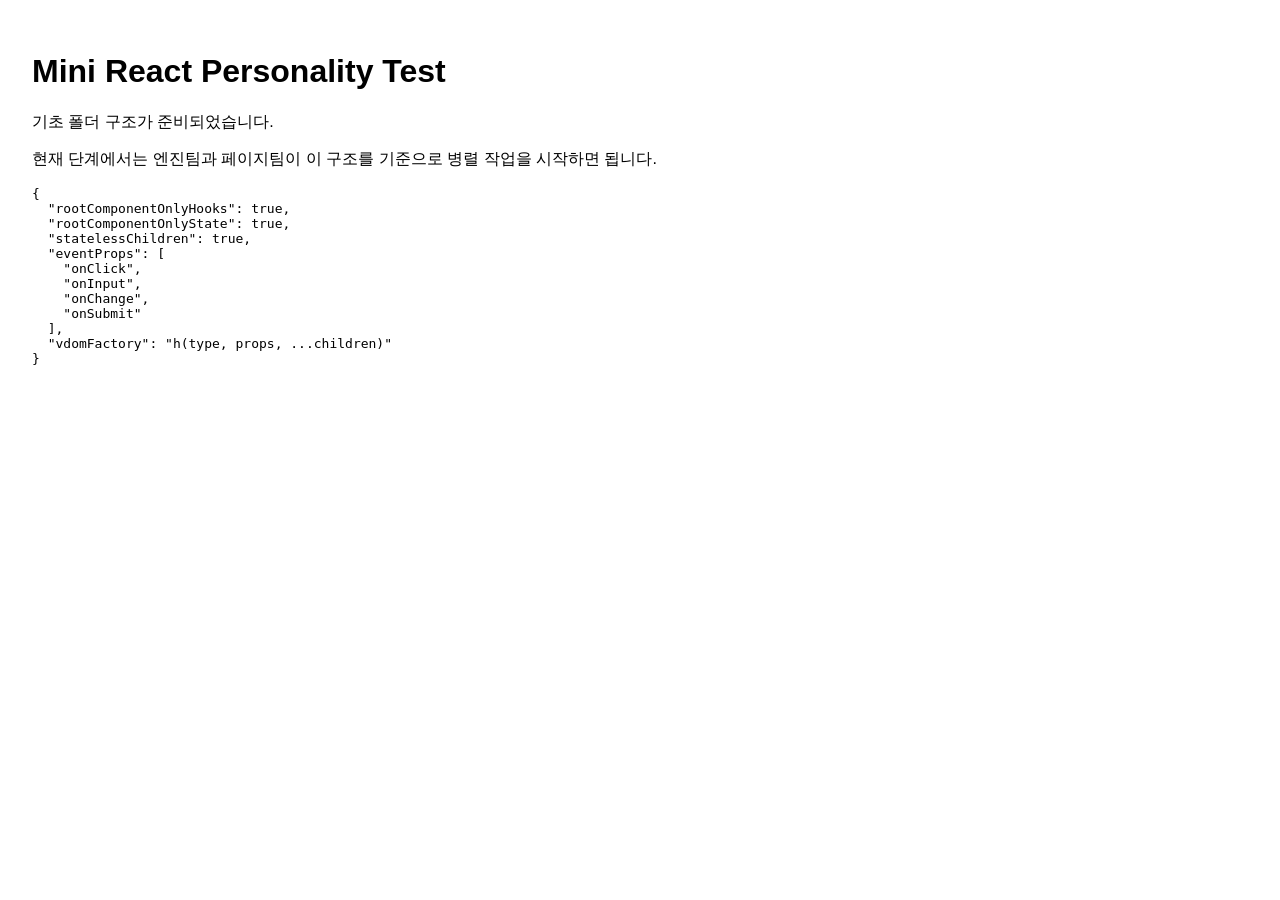
==== index.html @ b5112086 "개발 기초 작업" ====
<!DOCTYPE html>
<html lang="ko">
  <head>
    <meta charset="UTF-8" />
    <meta name="viewport" content="width=device-width, initial-scale=1.0" />
    <title>Mini React Personality Test</title>
  </head>
  <body>
    <div id="app"></div>
    <script type="module" src="./src/main.js"></script>
  </body>
</html>
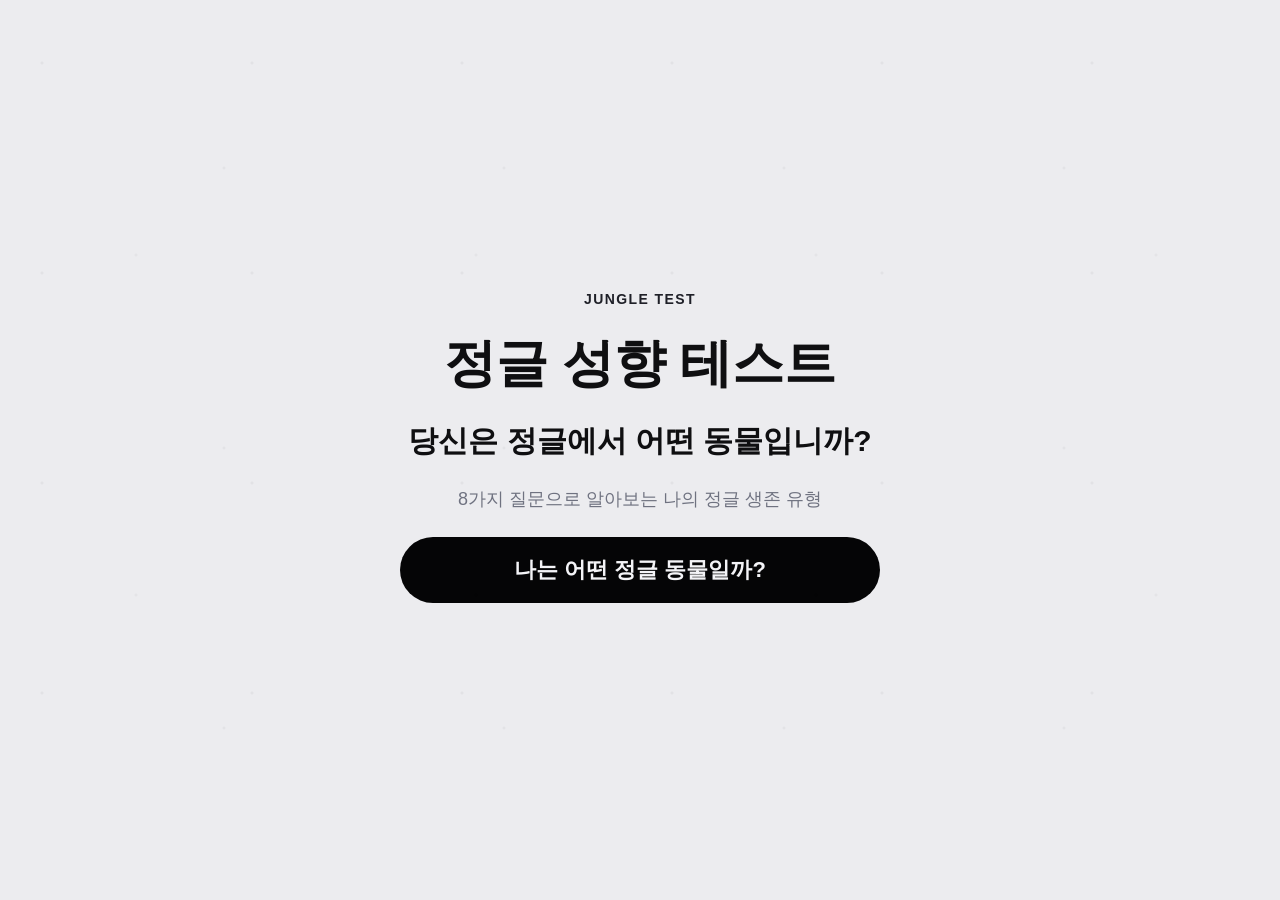
==== commit fd925687: "Feat: 초안" ====
--- a/index.html
+++ b/index.html
@@ -4,6 +4,7 @@
     <meta charset="UTF-8" />
     <meta name="viewport" content="width=device-width, initial-scale=1.0" />
     <title>Mini React Personality Test</title>
+    <link rel="stylesheet" href="./src/app/styles/app.css" />
   </head>
   <body>
     <div id="app"></div>
--- a/src/app/styles/app.css
+++ b/src/app/styles/app.css
@@ -0,0 +1,300 @@
+:root {
+  --bg: #ececef;
+  --ink: #0f0f11;
+  --muted: #6f7280;
+  --line: #b8bcc6;
+  --card: #f2f3f6;
+  --button: #050506;
+}
+
+* {
+  box-sizing: border-box;
+}
+
+html,
+body {
+  margin: 0;
+  padding: 0;
+  background: var(--bg);
+  color: var(--ink);
+  font-family: "Pretendard", "Noto Sans KR", "Apple SD Gothic Neo", sans-serif;
+}
+
+body::before {
+  content: "";
+  position: fixed;
+  inset: 0;
+  pointer-events: none;
+  opacity: 0.18;
+  background-image:
+    radial-gradient(circle at 20% 30%, rgba(0, 0, 0, 0.22) 0 1px, transparent 2px),
+    radial-gradient(circle at 80% 60%, rgba(0, 0, 0, 0.2) 0 1px, transparent 2px),
+    radial-gradient(circle at 40% 75%, rgba(0, 0, 0, 0.18) 0 1px, transparent 2px);
+  background-size: 210px 210px, 280px 280px, 340px 340px;
+  animation: grainShift 10s steps(10) infinite;
+}
+
+@keyframes grainShift {
+  0% { transform: translate(0, 0); }
+  50% { transform: translate(6px, -5px); }
+  100% { transform: translate(0, 0); }
+}
+
+.app-root {
+  min-height: 100vh;
+  display: flex;
+  flex-direction: column;
+  align-items: center;
+  justify-content: center;
+  gap: 24px;
+  padding: 18px 12px 24px;
+}
+
+.app-shell {
+  width: min(100%, 560px);
+}
+
+.screen {
+  min-height: 80vh;
+  border-radius: 26px;
+  padding: 32px 22px;
+  display: flex;
+  flex-direction: column;
+  align-items: center;
+  justify-content: center;
+  gap: 22px;
+}
+
+.logo {
+  letter-spacing: 0.1em;
+  font-weight: 700;
+  font-size: 14px;
+  color: #1f2028;
+}
+
+.page-title {
+  margin: 0;
+  font-size: clamp(26px, 6vw, 52px);
+  font-weight: 800;
+  text-align: center;
+}
+
+.start-headline {
+  margin: 0;
+  text-align: center;
+  font-size: clamp(20px, 4.8vw, 30px);
+  font-weight: 700;
+  line-height: 1.35;
+}
+
+.page-description {
+  margin: 0;
+  max-width: 460px;
+  text-align: center;
+  color: var(--muted);
+  line-height: 1.7;
+  font-size: 18px;
+}
+
+.primary-button {
+  appearance: none;
+  border: 0;
+  border-radius: 999px;
+  background: var(--button);
+  color: #f4f4f7;
+  font-size: 22px;
+  font-weight: 700;
+  padding: 18px 40px;
+  min-width: 260px;
+  cursor: pointer;
+  transition: transform 0.2s ease, opacity 0.2s ease;
+}
+
+.primary-button.block {
+  width: min(100%, 480px);
+}
+
+.primary-button:active {
+  transform: translateY(1px);
+}
+
+.primary-button:disabled {
+  opacity: 0.42;
+  cursor: not-allowed;
+}
+
+.question-title {
+  margin: 0;
+  text-align: center;
+  font-size: clamp(30px, 5.2vw, 44px);
+  line-height: 1.4;
+}
+
+.field-wrap {
+  width: min(100%, 480px);
+}
+
+.nickname-input {
+  width: 100%;
+  border: 1px solid #333844;
+  background: transparent;
+  font-size: 38px;
+  font-weight: 600;
+  text-align: center;
+  padding: 18px 16px;
+  outline: none;
+}
+
+.nickname-input:focus {
+  border-color: #0f1118;
+}
+
+.progress-wrap {
+  width: min(100%, 480px);
+  display: grid;
+  gap: 8px;
+}
+
+.progress-label {
+  display: inline-flex;
+  align-self: center;
+  justify-self: center;
+  font-size: 20px;
+  font-weight: 700;
+  color: #f4f4f7;
+  background: #12141a;
+  padding: 2px 8px;
+}
+
+.progress-track {
+  width: 100%;
+  height: 7px;
+  background: #d4d7de;
+  border-radius: 999px;
+  overflow: hidden;
+}
+
+.progress-fill {
+  height: 100%;
+  background: #161820;
+  transition: width 0.25s ease;
+}
+
+.choice-list {
+  width: min(100%, 480px);
+  display: grid;
+  gap: 14px;
+}
+
+.choice-button {
+  appearance: none;
+  border: 1px solid var(--line);
+  background: transparent;
+  color: #646876;
+  min-height: 92px;
+  font-size: 27px;
+  font-weight: 500;
+  line-height: 1.45;
+  padding: 16px;
+  cursor: pointer;
+  transition: background-color 0.2s ease, color 0.2s ease;
+}
+
+.choice-button:hover {
+  background: #dfe1e8;
+  color: #282b35;
+}
+
+.result-card {
+  width: min(100%, 480px);
+  border: 1px solid #232530;
+  background: var(--card);
+  padding: 24px;
+  display: grid;
+  gap: 10px;
+}
+
+.result-animal {
+  margin: 0;
+  text-align: center;
+  font-size: 26px;
+  font-weight: 700;
+}
+
+.result-title {
+  margin: 0;
+  text-align: center;
+  font-size: 42px;
+  font-weight: 800;
+}
+
+.result-description {
+  margin: 0;
+  text-align: center;
+  color: #373a45;
+  line-height: 1.6;
+  font-size: 18px;
+}
+
+.result-strengths {
+  margin: 0;
+  padding: 0;
+  list-style: none;
+  display: grid;
+  gap: 4px;
+  text-align: center;
+  font-weight: 700;
+}
+
+.result-caution {
+  margin: 4px 0 0;
+  text-align: center;
+  color: #5a5f70;
+}
+
+.result-meta {
+  text-align: center;
+  color: #21242d;
+}
+
+.direction-text {
+  color: #606478;
+  font-size: 14px;
+}
+
+.contract-preview {
+  margin: 0;
+  width: min(100%, 560px);
+  max-height: 160px;
+  overflow: auto;
+  border: 1px solid #c8cad3;
+  padding: 10px;
+  color: #666b7d;
+  background: #eff0f3;
+  font-size: 12px;
+}
+
+@media (max-width: 768px) {
+  .screen {
+    min-height: auto;
+    padding: 24px 12px;
+  }
+
+  .question-title {
+    font-size: 34px;
+  }
+
+  .nickname-input {
+    font-size: 30px;
+  }
+
+  .choice-button {
+    font-size: 20px;
+    min-height: 80px;
+  }
+
+  .primary-button {
+    min-width: 220px;
+    font-size: 18px;
+  }
+}
